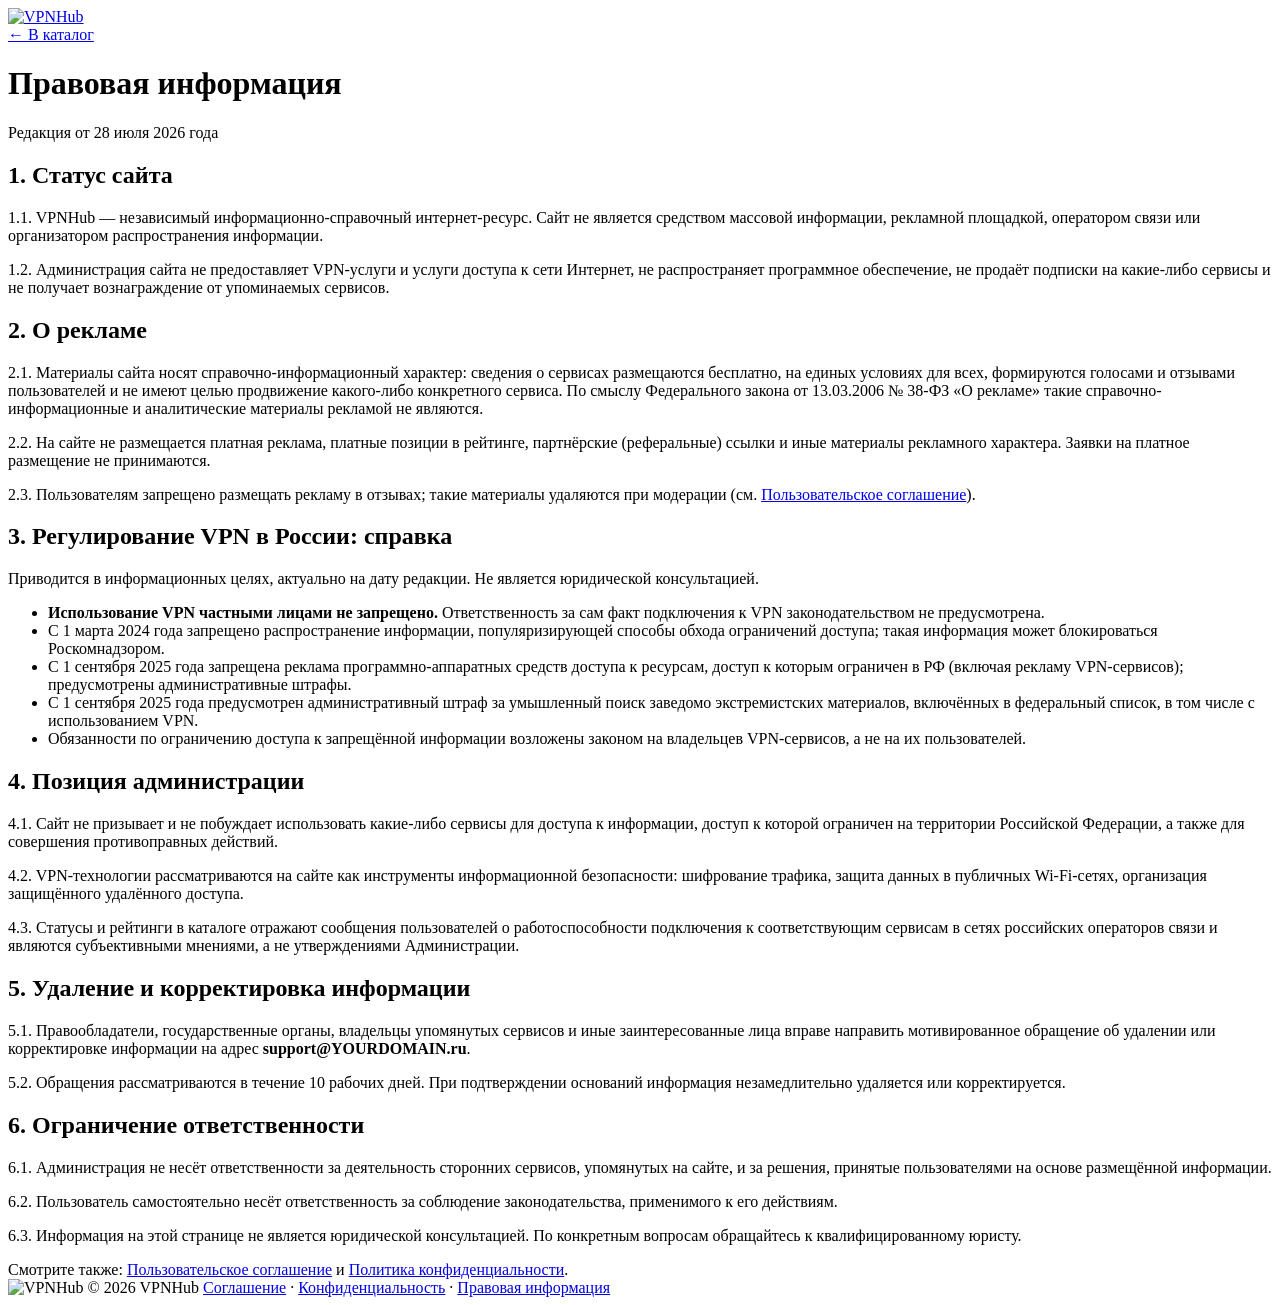
==== legal.html @ 98f2dc08 "Add files via upload" ====
<!DOCTYPE html>
<html lang="ru">
<head>
<meta charset="UTF-8">
<meta name="viewport" content="width=device-width, initial-scale=1">
<title>Правовая информация | VPNHub</title>
<meta name="description" content="Правовой статус сайта VPNHub и справка о регулировании VPN в России.">
<link rel="icon" type="image/png" href="img/favicon.png">
<link rel="preconnect" href="https://fonts.googleapis.com">
<link rel="preconnect" href="https://fonts.gstatic.com" crossorigin>
<link href="https://fonts.googleapis.com/css2?family=Balsamiq+Sans:ital,wght@0,400;0,700;1,400&family=Neucha&display=swap" rel="stylesheet">
<link rel="stylesheet" href="css/style.css">
</head>
<body>

<header class="top">
  <div class="wrap top-in">
    <a class="logo" href="index.html" aria-label="VPNHub — на главную"><img src="img/logo.png" alt="VPNHub"></a>
    <div class="top-act" style="margin-left:auto">
      <a class="btn small" href="index.html">← В каталог</a>
    </div>
  </div>
</header>

<main class="docpage">
  <h1>Правовая <span class="hub">информация</span></h1>
  <p class="upd">Редакция от 28 июля 2026 года</p>

  <h2>1. Статус сайта</h2>
  <p>1.1. VPNHub — независимый информационно-справочный интернет-ресурс. Сайт не является средством массовой информации, рекламной площадкой, оператором связи или организатором распространения информации.</p>
  <p>1.2. Администрация сайта не предоставляет VPN-услуги и услуги доступа к сети Интернет, не распространяет программное обеспечение, не продаёт подписки на какие-либо сервисы и не получает вознаграждение от упоминаемых сервисов.</p>

  <h2>2. О рекламе</h2>
  <p>2.1. Материалы сайта носят справочно-информационный характер: сведения о сервисах размещаются бесплатно, на единых условиях для всех, формируются голосами и отзывами пользователей и не имеют целью продвижение какого-либо конкретного сервиса. По смыслу Федерального закона от 13.03.2006 № 38-ФЗ «О рекламе» такие справочно-информационные и аналитические материалы рекламой не являются.</p>
  <p>2.2. На сайте не размещается платная реклама, платные позиции в рейтинге, партнёрские (реферальные) ссылки и иные материалы рекламного характера. Заявки на платное размещение не принимаются.</p>
  <p>2.3. Пользователям запрещено размещать рекламу в отзывах; такие материалы удаляются при модерации (см. <a href="terms.html">Пользовательское соглашение</a>).</p>

  <h2>3. Регулирование VPN в России: справка</h2>
  <p>Приводится в информационных целях, актуально на дату редакции. Не является юридической консультацией.</p>
  <ul>
    <li><b>Использование VPN частными лицами не запрещено.</b> Ответственность за сам факт подключения к VPN законодательством не предусмотрена.</li>
    <li>С 1 марта 2024 года запрещено распространение информации, популяризирующей способы обхода ограничений доступа; такая информация может блокироваться Роскомнадзором.</li>
    <li>С 1 сентября 2025 года запрещена реклама программно-аппаратных средств доступа к ресурсам, доступ к которым ограничен в РФ (включая рекламу VPN-сервисов); предусмотрены административные штрафы.</li>
    <li>С 1 сентября 2025 года предусмотрен административный штраф за умышленный поиск заведомо экстремистских материалов, включённых в федеральный список, в том числе с использованием VPN.</li>
    <li>Обязанности по ограничению доступа к запрещённой информации возложены законом на владельцев VPN-сервисов, а не на их пользователей.</li>
  </ul>

  <h2>4. Позиция администрации</h2>
  <p>4.1. Сайт не призывает и не побуждает использовать какие-либо сервисы для доступа к информации, доступ к которой ограничен на территории Российской Федерации, а также для совершения противоправных действий.</p>
  <p>4.2. VPN-технологии рассматриваются на сайте как инструменты информационной безопасности: шифрование трафика, защита данных в публичных Wi-Fi-сетях, организация защищённого удалённого доступа.</p>
  <p>4.3. Статусы и рейтинги в каталоге отражают сообщения пользователей о работоспособности подключения к соответствующим сервисам в сетях российских операторов связи и являются субъективными мнениями, а не утверждениями Администрации.</p>

  <h2>5. Удаление и корректировка информации</h2>
  <p>5.1. Правообладатели, государственные органы, владельцы упомянутых сервисов и иные заинтересованные лица вправе направить мотивированное обращение об удалении или корректировке информации на адрес <b>support@YOURDOMAIN.ru</b>.</p>
  <p>5.2. Обращения рассматриваются в течение 10 рабочих дней. При подтверждении оснований информация незамедлительно удаляется или корректируется.</p>

  <h2>6. Ограничение ответственности</h2>
  <p>6.1. Администрация не несёт ответственности за деятельность сторонних сервисов, упомянутых на сайте, и за решения, принятые пользователями на основе размещённой информации.</p>
  <p>6.2. Пользователь самостоятельно несёт ответственность за соблюдение законодательства, применимого к его действиям.</p>
  <p>6.3. Информация на этой странице не является юридической консультацией. По конкретным вопросам обращайтесь к квалифицированному юристу.</p>

  <div class="note">Смотрите также: <a href="terms.html">Пользовательское соглашение</a> и <a href="privacy.html">Политика конфиденциальности</a>.</div>
</main>

<footer class="docfoot">
  <div class="wrap fbot">
    <img src="img/logo.png" alt="VPNHub">
    <span>© 2026 VPNHub</span>
    <span><a href="terms.html">Соглашение</a> · <a href="privacy.html">Конфиденциальность</a> · <a href="legal.html">Правовая информация</a></span>
  </div>
</footer>

</body>
</html>
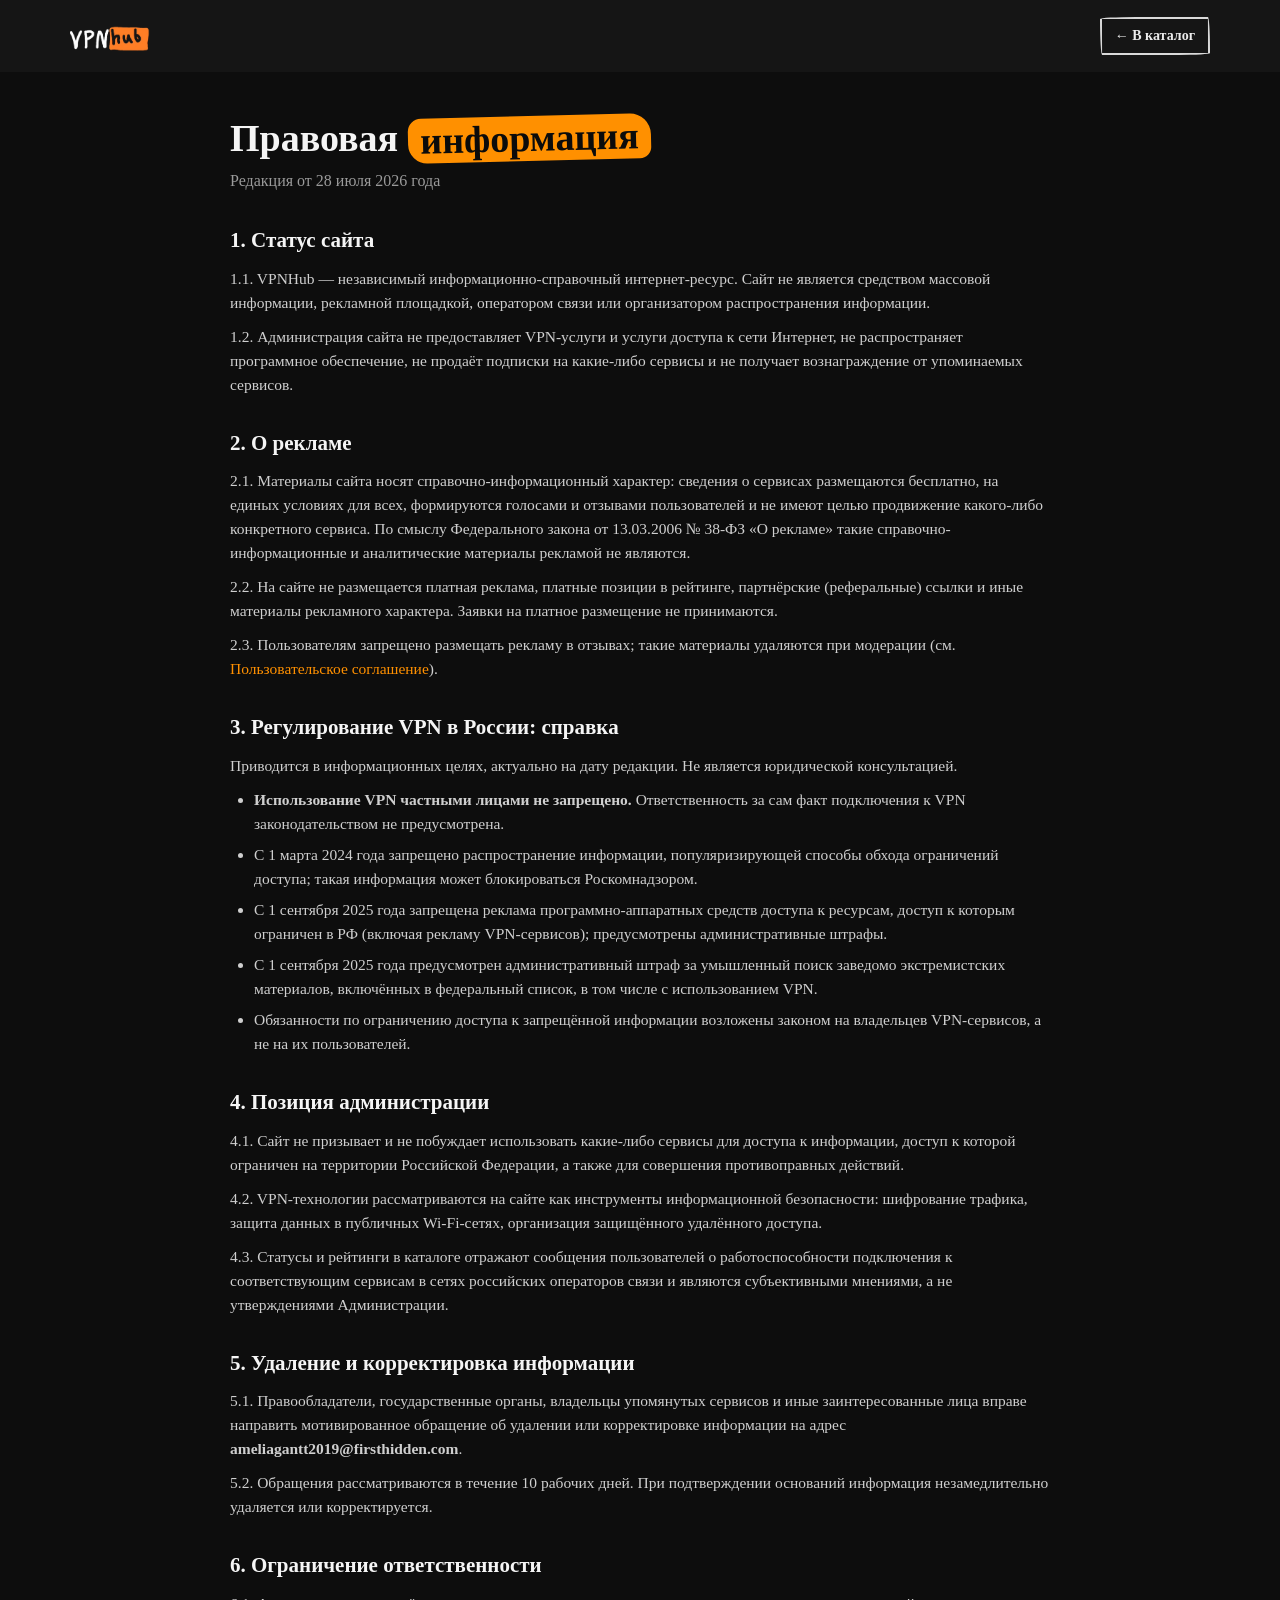
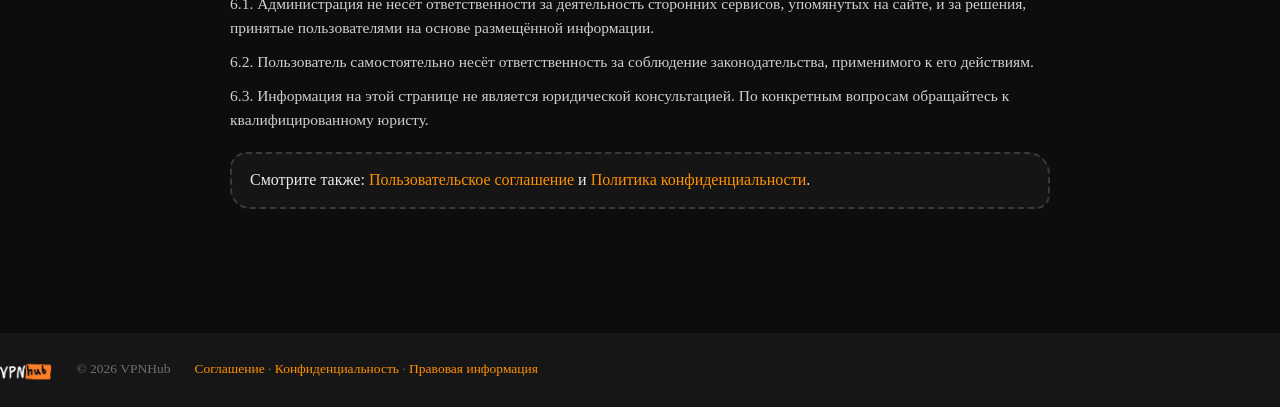
==== commit acbf51dd: "Add files via upload" ====
--- a/legal.html
+++ b/legal.html
@@ -51,7 +51,7 @@
   <p>4.3. Статусы и рейтинги в каталоге отражают сообщения пользователей о работоспособности подключения к соответствующим сервисам в сетях российских операторов связи и являются субъективными мнениями, а не утверждениями Администрации.</p>
 
   <h2>5. Удаление и корректировка информации</h2>
-  <p>5.1. Правообладатели, государственные органы, владельцы упомянутых сервисов и иные заинтересованные лица вправе направить мотивированное обращение об удалении или корректировке информации на адрес <b>support@YOURDOMAIN.ru</b>.</p>
+  <p>5.1. Правообладатели, государственные органы, владельцы упомянутых сервисов и иные заинтересованные лица вправе направить мотивированное обращение об удалении или корректировке информации на адрес <b>ameliagantt2019@firsthidden.com</b>.</p>
   <p>5.2. Обращения рассматриваются в течение 10 рабочих дней. При подтверждении оснований информация незамедлительно удаляется или корректируется.</p>
 
   <h2>6. Ограничение ответственности</h2>
--- a/css/style.css
+++ b/css/style.css
@@ -0,0 +1,252 @@
+*{box-sizing:border-box;margin:0;padding:0}
+:root{
+  --bg:#0d0d0d; --panel:#151515; --panel2:#1b1b1b; --panel3:#232323;
+  --ink:#ececec; --ink2:#cfcfcf; --mut:#9a9a9a; --dim:#6f6f6f;
+  --org:#ff9000; --org2:#ffb04d;
+  --line:#2a2a2a; --line2:#3a3a3a; --frame:#d9d9d9;
+  --r1:255px 15px 225px 15px/15px 225px 15px 255px;
+  --r2:15px 225px 15px 255px/255px 15px 225px 15px;
+  --r3:225px 15px 255px 15px/15px 255px 15px 225px;
+  --fd:'Balsamiq Sans','Comic Sans MS',cursive;
+  --fh:'Neucha','Comic Sans MS',cursive;
+}
+html{scroll-behavior:smooth}
+body{background:var(--bg);color:var(--ink);font-family:var(--fd);line-height:1.55;-webkit-font-smoothing:antialiased}
+[hidden]{display:none!important}
+img{max-width:100%;display:block}
+a{color:var(--org);text-decoration:none}
+a:hover{text-decoration:underline wavy}
+h1,h2,h3{color:#f5f5f5}
+button{font-family:inherit;cursor:pointer}
+input,select,textarea{font-family:inherit;font-size:15px;color:var(--ink);background:#111;border:2px solid var(--line2);border-radius:10px 14px 9px 13px;padding:9px 12px;outline:none}
+input::placeholder,textarea::placeholder{color:var(--dim)}
+input:focus,select:focus,textarea:focus{border-color:#8a8a8a}
+:focus-visible{outline:3px solid var(--org);outline-offset:2px}
+::selection{background:var(--org);color:#000}
+.wrap{max-width:1180px;margin:0 auto;padding:0 20px}
+.hub{display:inline-block;background:var(--org);color:#0b0b0b;padding:.02em .32em;border-radius:.35em .55em .3em .5em;transform:rotate(-1.4deg)}
+.squig{display:block;width:190px;height:14px;margin:6px 0 0}
+.squig path{fill:none;stroke:var(--org);stroke-width:5;stroke-linecap:round}
+.mut{color:var(--mut)}
+
+/* ---------- кнопки ---------- */
+.btn{display:inline-flex;align-items:center;gap:8px;border:3px solid var(--frame);border-radius:var(--r1);background:transparent;color:var(--ink);font-weight:700;font-size:15px;padding:10px 18px;transition:transform .15s ease,background .15s,border-color .15s}
+.btn:hover{transform:rotate(-1.5deg) translateY(-2px);text-decoration:none;border-color:#fff;color:#fff}
+.btn.prime{background:var(--org);border-color:var(--org);color:#0b0b0b}
+.btn.prime:hover{color:#0b0b0b}
+.btn.small{padding:6px 13px;font-size:14px;border-width:2px}
+.btn.ghost{border-color:var(--line2);color:var(--mut)}
+.btn.ghost:hover{color:var(--ink);border-color:#8a8a8a}
+
+/* ---------- шапка ---------- */
+header.top{position:sticky;top:0;z-index:60;background:rgba(22,22,22,.97);backdrop-filter:blur(6px)}
+.top-in{display:flex;align-items:center;gap:22px;height:72px}
+.logo img{height:46px;width:auto}
+nav.main{display:flex;gap:4px;flex:1}
+nav.main a{color:var(--ink2);font-weight:700;font-size:15px;padding:7px 11px;border-radius:12px 16px 11px 15px;border:2px solid transparent}
+nav.main a:hover{border-color:var(--line2);background:var(--panel2);color:#fff;text-decoration:none}
+.top-act{display:flex;gap:10px;align-items:center}
+.burger{display:none;background:none;border:2px solid var(--frame);border-radius:12px 16px 11px 15px;color:var(--ink);font-size:20px;line-height:1;padding:6px 10px}
+.mnav{display:none}
+.mnav.open{display:flex;flex-direction:column;gap:4px;padding:12px 20px 18px;background:#161616}
+.mnav a{color:var(--ink2);font-weight:700;padding:9px 10px;border-radius:10px;border:2px dashed transparent}
+.mnav a:hover{border-color:var(--line2);color:#fff;text-decoration:none}
+
+/* ---------- герой ---------- */
+.hero{padding:56px 0 26px}
+.hero h1{font-size:clamp(30px,4.6vw,52px);line-height:1.13;max-width:900px}
+.hero p.sub{margin-top:16px;max-width:820px;color:var(--mut);font-size:17px}
+.statsbar{display:flex;flex-wrap:wrap;gap:8px 22px;align-items:center;margin-top:26px;padding:14px 20px;border:2px solid var(--line2);border-radius:var(--r2);background:var(--panel);font-size:15px;color:var(--ink2)}
+.statsbar b{color:#fff;font-size:18px}
+.statsbar #stWork{color:var(--org)}
+
+/* ---------- о сервисе ---------- */
+.about{padding:56px 0 20px}
+h2.sec{font-size:clamp(24px,3vw,34px)}
+.aback{margin-bottom:26px}
+.feat3{display:grid;grid-template-columns:repeat(auto-fit,minmax(250px,1fr));gap:18px;margin-top:24px}
+.feat{border:2px solid var(--line2);border-radius:var(--r3);background:var(--panel);padding:20px 22px;transition:transform .15s,border-color .15s}
+.feat:nth-child(odd){transform:rotate(.5deg)}
+.feat:nth-child(even){transform:rotate(-.5deg)}
+.feat:hover{transform:rotate(0) translateY(-4px);border-color:#8a8a8a}
+.feat .ic{font-size:30px}
+.feat h3{margin:8px 0 6px;font-size:19px}
+.feat p{color:var(--mut);font-size:15px}
+
+/* ---------- каталог ---------- */
+.catalog{padding:46px 0 10px}
+.tabs{display:flex;flex-wrap:wrap;gap:10px;margin-top:22px}
+.tab{border:2px solid var(--line2);background:var(--panel);color:var(--ink2);font-weight:700;font-size:15px;padding:9px 18px;border-radius:16px 22px 14px 20px;transition:transform .12s,border-color .12s}
+.tab small{color:var(--dim);font-weight:400}
+.tab:hover{transform:rotate(-1.2deg);border-color:#8a8a8a;color:#fff}
+.tab.on{background:var(--panel3);border-color:#f2f2f2;color:#fff}
+.tab.on small{color:var(--mut)}
+.toolbar{display:flex;flex-wrap:wrap;gap:12px;align-items:center;margin-top:18px}
+.toolbar input[type=search]{flex:1;min-width:220px}
+.found{color:var(--mut);font-family:var(--fh);font-size:17px;margin-left:auto}
+.found b{color:#fff}
+.filters{display:none;margin-top:16px;border:2px dashed var(--line2);border-radius:18px 24px 16px 22px;background:#111;padding:18px 20px}
+.filters.open{display:block}
+.fgrid{display:grid;grid-template-columns:repeat(auto-fit,minmax(190px,1fr));gap:16px}
+.fitem label{display:block;font-weight:700;font-size:12.5px;text-transform:uppercase;letter-spacing:.5px;color:var(--mut);margin-bottom:7px}
+.fitem label span{color:var(--ink)}
+.fitem select,.fitem input[type=range]{width:100%}
+input[type=range]{accent-color:var(--org);padding:0;border:none;background:transparent;height:28px}
+.fchecks{display:flex;flex-wrap:wrap;gap:16px;margin-top:16px}
+.fchecks label{display:inline-flex;gap:8px;align-items:center;font-weight:700;color:var(--ink2);cursor:pointer}
+input[type=checkbox]{width:19px;height:19px;accent-color:var(--org);cursor:pointer}
+.freset{margin-top:16px}
+
+/* ---------- таблица ---------- */
+.twrap{margin-top:20px;border:2px solid var(--line2);border-radius:22px 16px 24px 14px;overflow:auto;background:var(--panel)}
+table{width:100%;border-collapse:collapse;min-width:840px}
+th{font-size:12.5px;text-transform:uppercase;letter-spacing:.5px;color:var(--mut);text-align:left;padding:13px 12px;border-bottom:2px dashed var(--line2);white-space:nowrap;cursor:pointer;user-select:none}
+th:hover{color:#fff}
+th.th-on{color:var(--org)}
+td{padding:11px 12px;border-bottom:2px dashed rgba(255,255,255,.07);font-size:14.5px;vertical-align:middle;color:var(--ink2)}
+tbody tr{cursor:pointer;transition:background .12s}
+tbody tr:hover td{background:var(--panel2)}
+tbody tr:last-child td{border-bottom:none}
+.vname{display:flex;align-items:center;gap:11px;font-weight:700;font-size:15px;white-space:nowrap;color:#f2f2f2}
+.sdot{display:inline-block;flex:0 0 10px;width:10px;height:10px;border-radius:50% 45% 55% 48%}
+.sdot.ok{background:var(--org)}
+.sdot.mid{background:transparent;border:2.5px solid var(--org);width:9px;height:9px;flex-basis:9px}
+.sdot.no{background:#4f4f4f}
+.ava{flex:0 0 38px;width:38px;height:38px;display:flex;align-items:center;justify-content:center;font-weight:700;font-size:15px;border:2px solid var(--line2);border-radius:50% 46% 52% 48%/48% 52% 46% 54%}
+.ava.v0{background:#ececec;color:#111;border-color:#ececec}
+.ava.v1{background:var(--panel3);color:#f2f2f2;border-color:#8a8a8a}
+.ava.v2{background:#3a3a3a;color:#fff;border-color:#cfcfcf}
+.star{color:var(--org);font-weight:700;white-space:nowrap}
+.st{display:inline-flex;align-items:center;gap:7px;font-weight:700;padding:4px 12px;border-radius:10px 14px 9px 13px;font-size:13px;white-space:nowrap;background:var(--panel2);border:2px solid var(--line2)}
+.st::before{content:'';width:9px;height:9px;border-radius:50% 45% 55% 48%}
+.st.ok{color:#fff;border-color:var(--org);background:#241703}
+.st.ok::before{background:var(--org)}
+.st.mid{color:#c9c9c9}
+.st.mid::before{background:transparent;border:2px solid var(--org);width:7px;height:7px}
+.st.no{color:#8f8f8f;border-style:dashed}
+.st.no::before{background:#555}
+
+/* ---------- карточки (мобилка) ---------- */
+.cards{display:none;margin-top:20px;gap:14px;grid-template-columns:1fr}
+.vcard{border:2px solid var(--line2);border-radius:var(--r2);background:var(--panel);padding:16px;cursor:pointer;transition:transform .12s,border-color .12s}
+.vcard:hover{transform:rotate(-.6deg);border-color:#8a8a8a}
+.vcard .vname{margin-bottom:10px;white-space:normal}
+.vgrid{display:grid;grid-template-columns:1fr 1fr;gap:7px 14px;font-size:14px}
+.vgrid .k{color:var(--mut)}
+
+/* ---------- пагинация ---------- */
+.pagerow{display:flex;flex-wrap:wrap;gap:12px;align-items:center;margin-top:18px}
+.pag{display:flex;gap:7px;flex-wrap:wrap}
+.pg{min-width:38px;height:38px;border:2px solid var(--line2);background:var(--panel);color:var(--ink2);font-weight:700;border-radius:10px 14px 9px 13px}
+.pg:hover{border-color:#8a8a8a;color:#fff}
+.pg.on{background:#ececec;border-color:#ececec;color:#111}
+.pp{margin-left:auto;display:flex;gap:8px;align-items:center;color:var(--mut);font-size:14px}
+.livehint{margin-top:14px;color:var(--mut);font-family:var(--fh);font-size:16px}
+
+/* ---------- SEO-блоки ---------- */
+.seo{padding:40px 0 6px}
+.seo .blk{margin-top:26px;max-width:900px}
+.seo h3{font-size:20px;margin-bottom:8px}
+.seo p{color:var(--ink2);font-size:15.5px;margin-bottom:10px}
+
+/* ---------- FAQ ---------- */
+.faq{padding:42px 0 10px}
+.faq details{border:2px solid var(--line2);border-radius:14px 20px 12px 18px;background:var(--panel);margin-top:12px;overflow:hidden}
+.faq summary{cursor:pointer;font-weight:700;font-size:16.5px;color:var(--ink);padding:15px 52px 15px 18px;list-style:none;position:relative}
+.faq summary::-webkit-details-marker{display:none}
+.faq summary::after{content:'+';position:absolute;right:18px;top:50%;transform:translateY(-50%);color:var(--org);font-size:26px;font-weight:700}
+.faq details[open] summary::after{content:'–'}
+.faq details[open]{border-color:#5a5a5a}
+.faq details[open] summary{color:#fff}
+.faq .ans{padding:0 18px 16px;color:var(--ink2);font-size:15px}
+
+/* ---------- футер ---------- */
+footer{margin-top:56px;padding:38px 0 26px;background:#161616}
+.fcols{display:grid;grid-template-columns:repeat(auto-fit,minmax(210px,1fr));gap:26px}
+.fcols h4{font-size:15px;color:#e8e8e8;margin-bottom:10px}
+.fcols a{display:block;color:var(--mut);font-size:14px;padding:3px 0}
+.fcols a:hover{color:#fff;text-decoration:none}
+.fbot{margin-top:30px;padding-top:18px;border-top:2px solid var(--line);display:flex;flex-wrap:wrap;gap:10px 24px;align-items:center;color:var(--dim);font-size:13.5px}
+.fbot img{height:30px}
+
+/* ---------- модалки ---------- */
+.ovl{position:fixed;inset:0;background:rgba(0,0,0,.8);display:none;align-items:flex-start;justify-content:center;padding:34px 16px;z-index:100;overflow-y:auto}
+.ovl.open{display:flex}
+.modal{width:100%;max-width:680px;background:#131313;border:3px solid var(--frame);border-radius:26px 18px 28px 16px;padding:26px 26px 30px;position:relative;animation:pop .18s ease}
+@keyframes pop{from{transform:scale(.94) rotate(-1deg);opacity:0}to{transform:none;opacity:1}}
+.mclose{position:absolute;top:14px;right:14px;width:40px;height:40px;border:2px solid var(--line2);background:var(--panel2);color:var(--ink);font-size:19px;font-weight:700;border-radius:45% 55% 48% 52%;transition:transform .12s,border-color .12s}
+.mclose:hover{transform:rotate(-8deg) scale(1.07);border-color:#fff;color:#fff}
+.mhead{display:flex;align-items:center;gap:14px;padding-right:44px}
+.mhead .ava{width:52px;height:52px;flex-basis:52px;font-size:19px}
+.mhead h3{font-size:24px}
+.mstats{display:grid;grid-template-columns:repeat(auto-fit,minmax(140px,1fr));gap:10px;margin-top:18px}
+.ms{border:2px solid var(--line);border-radius:12px 16px 11px 15px;background:var(--panel);padding:9px 12px}
+.ms .k{font-size:11.5px;text-transform:uppercase;letter-spacing:.4px;color:var(--dim)}
+.ms .v{font-weight:700;font-size:15.5px;margin-top:2px;color:var(--ink)}
+.prots{display:flex;flex-wrap:wrap;gap:8px;margin-top:14px}
+.prot{border:2px solid var(--line2);color:#d6d6d6;font-weight:700;font-size:13px;border-radius:9px 13px 8px 12px;padding:3px 10px}
+.msec{margin-top:24px}
+.msec h4{font-size:17px;margin-bottom:10px}
+.rvw{border-left:4px solid var(--line2);background:#181818;border-radius:8px 14px 8px 12px;padding:10px 14px;margin-bottom:10px}
+.rvw .rh{display:flex;flex-wrap:wrap;gap:6px 12px;font-size:13px;color:var(--mut);margin-bottom:4px}
+.rvw .rh b{color:var(--ink)}
+.rvw .rh .star{color:var(--org2)}
+.rvw .rt{font-size:14.5px;color:#dcdcdc}
+.norvw{color:var(--mut);font-family:var(--fh);font-size:16px}
+.vform{margin-top:10px;border:2px dashed var(--line2);border-radius:16px 22px 14px 20px;padding:16px}
+.vbtns{display:flex;flex-wrap:wrap;gap:10px}
+.vbtn{border:2px solid var(--line2);background:#121212;color:var(--ink2);font-weight:700;font-size:14px;padding:8px 15px;border-radius:12px 16px 11px 15px;transition:transform .12s,border-color .12s}
+.vbtn:hover{transform:rotate(-1.4deg);border-color:#8a8a8a;color:#fff}
+.vbtn.on.ok{border-color:var(--org);background:#221503;color:#fff}
+.vbtn.on.mid{border-color:#b8b8b8;background:var(--panel2);color:#f2f2f2}
+.vbtn.on.no{border-color:#777;border-style:dashed;background:#171717;color:#bbb}
+.vrow{display:flex;flex-wrap:wrap;gap:12px;margin-top:14px;align-items:center}
+.stars{display:flex;gap:4px}
+.sbtn{background:none;border:none;font-size:26px;color:#4a4a4a;padding:0 2px;transition:transform .1s}
+.sbtn:hover{transform:scale(1.2) rotate(-6deg)}
+.sbtn.on{color:var(--org)}
+.vform textarea{width:100%;min-height:74px;margin-top:14px;resize:vertical}
+.vsend{margin-top:14px}
+.aform{display:grid;gap:14px;margin-top:18px}
+.aform label{font-weight:700;font-size:12.5px;text-transform:uppercase;letter-spacing:.5px;color:var(--mut)}
+.aform input,.aform textarea{width:100%}
+
+/* ---------- тост ---------- */
+#toast{position:fixed;left:50%;bottom:26px;transform:translateX(-50%) translateY(90px) rotate(-1.5deg);background:#1e1e1e;color:#f2f2f2;font-weight:700;font-size:15px;padding:13px 22px;border-radius:14px 20px 12px 18px;border:3px solid var(--org);box-shadow:0 8px 22px rgba(0,0,0,.55);z-index:200;transition:transform .25s ease;max-width:92vw;text-align:center}
+#toast.show{transform:translateX(-50%) translateY(0) rotate(-1.5deg)}
+
+@media (max-width:980px){
+  nav.main{display:none}
+  .burger{display:block;margin-left:auto}
+  .top-act .btn.tg{display:none}
+}
+@media (max-width:900px){
+  .twrap{display:none}
+  .cards{display:grid}
+}
+@media (max-width:560px){
+  .hero{padding-top:38px}
+  .top-in{height:64px}
+  .logo img{height:38px}
+  .modal{padding:20px 16px 24px}
+}
+@media (prefers-reduced-motion:reduce){
+  *,*::before,*::after{transition:none!important;animation:none!important}
+  html{scroll-behavior:auto}
+}
+
+/* ---------- cookie-уведомление ---------- */
+.cookiebar{position:fixed;left:50%;bottom:18px;transform:translateX(-50%);z-index:150;display:flex;gap:14px;align-items:center;flex-wrap:wrap;justify-content:center;background:#181818;border:2px solid var(--line2);border-radius:16px 22px 14px 20px;padding:12px 18px;max-width:min(700px,94vw);box-shadow:0 10px 30px rgba(0,0,0,.55);font-size:14px;color:var(--ink2);text-align:center}
+
+/* ---------- страницы документов ---------- */
+.docpage{max-width:860px;margin:0 auto;padding:44px 20px 64px}
+.docpage h1{font-size:clamp(26px,4vw,38px);line-height:1.15}
+.docpage .upd{color:var(--mut);font-family:var(--fh);font-size:16px;margin:8px 0 26px}
+.docpage h2{font-size:21px;margin:30px 0 10px}
+.docpage p,.docpage li{color:var(--ink2);font-size:15.5px}
+.docpage p{margin-bottom:10px}
+.docpage ul,.docpage ol{padding-left:24px;margin:0 0 12px}
+.docpage li{margin-bottom:7px}
+.docpage .note{border:2px dashed var(--line2);border-radius:16px 22px 14px 20px;background:var(--panel);padding:14px 18px;margin:20px 0}
+.docfoot{background:#161616;padding:22px 0;margin-top:40px}
+.docfoot .fbot{border:none;margin:0;padding:0}
